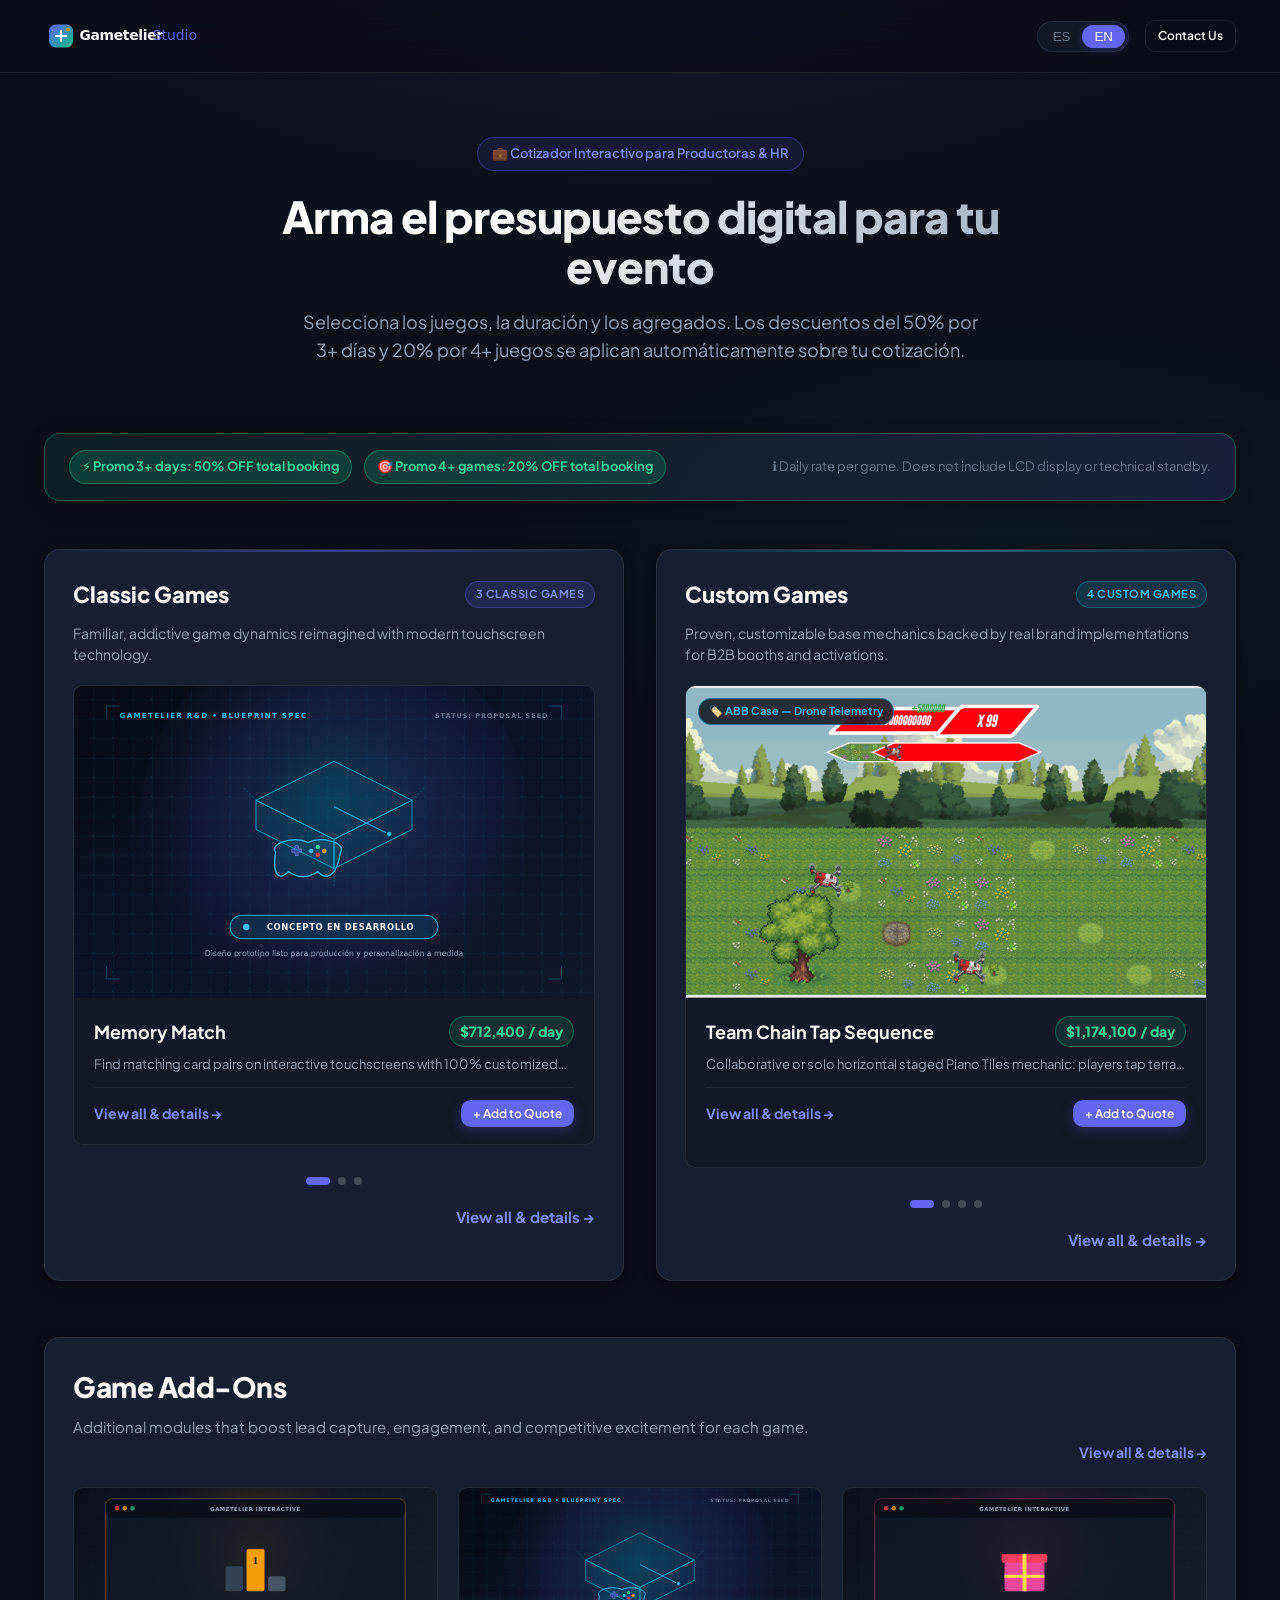
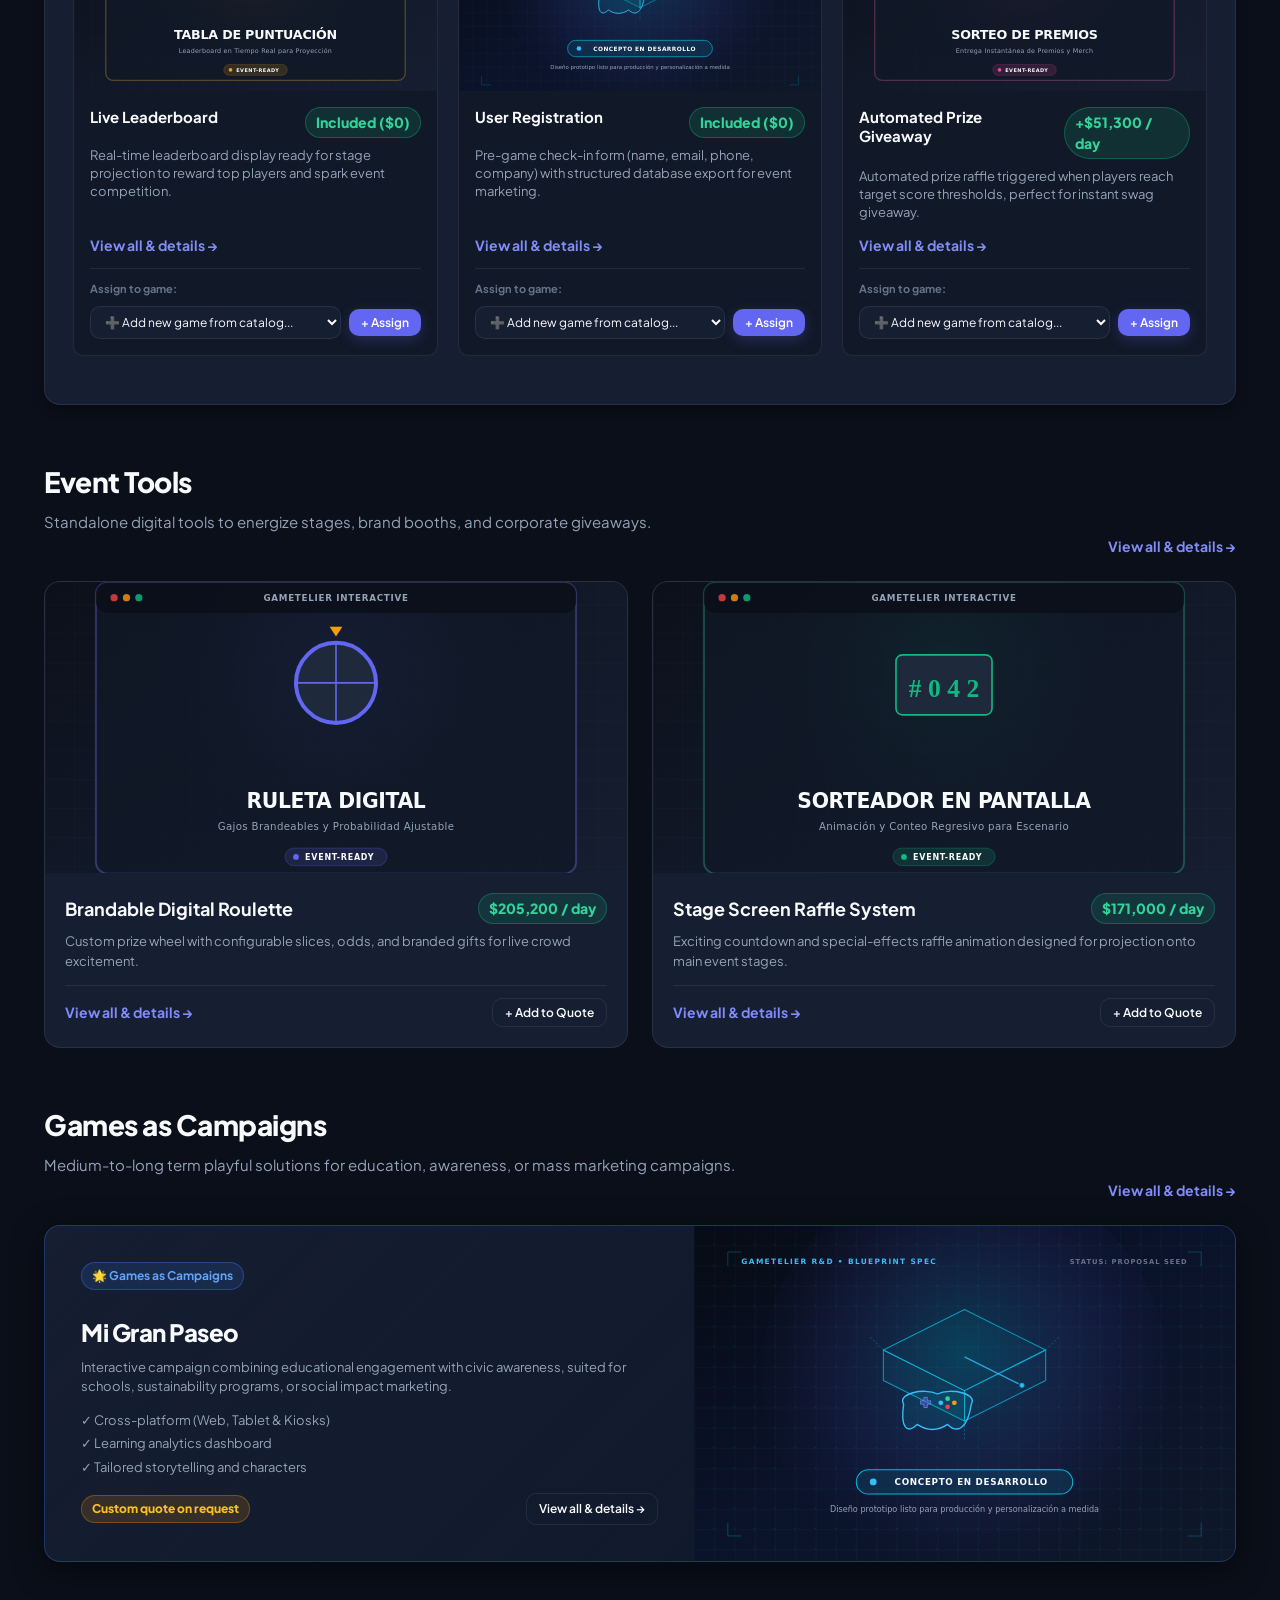
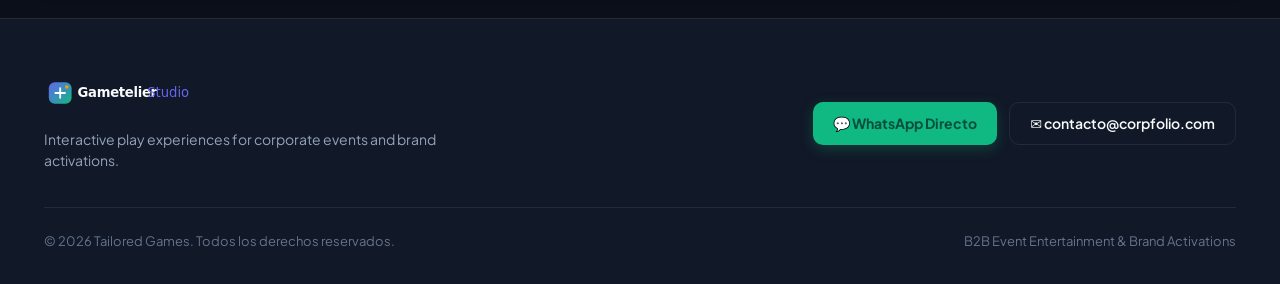
==== cotizador.html @ 6d8813c3 "Add first draft" ====
<!DOCTYPE html>
<html lang="es">
<head>
  <meta charset="UTF-8" />
  <meta name="viewport" content="width=device-width, initial-scale=1.0" />
  <title>Cotizador Online — Corpfolio Studio | Presupuesto Interactivo para Eventos</title>
  <meta name="description" content="Calcula y cotiza en tiempo real los juegos interactivos y agregados para tu evento corporativo con promociones por cantidad y duración." />

  <!-- Favicon -->
  <link rel="icon" type="image/svg+xml" href="assets/images/logo/logo.svg" />

  <!-- Stylesheets -->
  <link rel="stylesheet" href="assets/css/main.css" />
  <link rel="stylesheet" href="assets/css/components.css" />
  <link rel="stylesheet" href="assets/css/responsive.css" />
</head>
<body data-mode="cotizador">

  <!-- Header Mount -->
  <div id="header-mount"></div>

  <!-- Main Content -->
  <main class="container">
    <!-- Hero Section -->
    <section class="hero-section">
      <div class="hero-badge">💼 Cotizador Interactivo para Productoras & HR</div>
      <h1 class="hero-title">Arma el presupuesto digital para tu evento</h1>
      <p class="hero-subtitle">
        Selecciona los juegos, la duración y los agregados. Los descuentos del 50% por 3+ días y 20% por 4+ juegos se aplican automáticamente sobre tu cotización.
      </p>
    </section>

    <!-- Promotional Highlight Banner -->
    <div id="promo-mount"></div>

    <!-- Two-Column Split Showcase: Clásicos | A Medida -->
    <div id="split-showcase-mount"></div>

    <!-- Agregados Showcase (4-Screenshot Grid) -->
    <div id="addons-mount"></div>

    <!-- Herramientas Showcase (Ruleta, Sorteador) -->
    <div id="tools-mount"></div>

    <!-- Campañas Especiales (Mi Gran Paseo) -->
    <div id="campaign-mount"></div>
  </main>

  <!-- Quoting Drawer Mount -->
  <div id="cart-mount"></div>

  <!-- Studio Contact Footer -->
  <div id="footer-mount"></div>

  <!-- Scripts -->
  <script src="assets/js/data/catalog.js"></script>
  <script src="assets/js/modules/i18n.js"></script>
  <script src="assets/js/modules/cart.js"></script>
  <script src="assets/js/modules/carousel.js"></script>
  <script src="assets/js/modules/renderer.js"></script>
  <script src="assets/js/app.js"></script>
</body>
</html>
---- assets/css/main.css ----
/**
 * Corpfolio Studio — Main Stylesheet
 * Dark Tech-Studio Design System
 */

@import url('https://fonts.googleapis.com/css2?family=Plus+Jakarta+Sans:wght@300;400;500;600;700;800&display=swap');

:root {
  /* Color Palette: Dark Tech-Studio */
  --bg-primary: #0B0F19;
  --bg-surface: #111827;
  --bg-card: #161E31;
  --bg-card-hover: #1C263D;
  --bg-elevated: #1F293D;
  
  --border-subtle: rgba(255, 255, 255, 0.08);
  --border-hover: rgba(99, 102, 241, 0.4);
  --border-focus: #6366F1;

  --accent-indigo: #6366F1;
  --accent-indigo-hover: #4F46E5;
  --accent-indigo-glow: rgba(99, 102, 241, 0.25);
  
  --accent-emerald: #10B981;
  --accent-emerald-glow: rgba(16, 185, 129, 0.25);
  
  --accent-cyan: #06B6D4;
  --accent-amber: #F59E0B;
  --accent-rose: #F43F5E;

  --text-primary: #F8FAFC;
  --text-secondary: #94A3B8;
  --text-muted: #64748B;
  --text-accent: #818CF8;

  --font-family: 'Plus Jakarta Sans', system-ui, -apple-system, BlinkMacSystemFont, 'Segoe UI', Roboto, sans-serif;

  --shadow-sm: 0 2px 4px rgba(0, 0, 0, 0.2);
  --shadow-md: 0 4px 12px rgba(0, 0, 0, 0.35);
  --shadow-lg: 0 8px 30px rgba(0, 0, 0, 0.5);
  --shadow-glow: 0 0 25px rgba(99, 102, 241, 0.2);

  --radius-sm: 6px;
  --radius-md: 10px;
  --radius-lg: 16px;
  --radius-full: 9999px;

  --transition-fast: 0.15s ease;
  --transition-normal: 0.25s cubic-bezier(0.16, 1, 0.3, 1);
}

/* Base Reset & Typography */
* {
  box-sizing: border-box;
  margin: 0;
  padding: 0;
}

html {
  font-family: var(--font-family);
  background-color: var(--bg-primary);
  color: var(--text-primary);
  scroll-behavior: smooth;
  -webkit-font-smoothing: antialiased;
}

body {
  min-height: 100vh;
  display: flex;
  flex-direction: column;
  background-image: 
    radial-gradient(ellipse 80% 50% at 50% -10%, rgba(99, 102, 241, 0.12), transparent 70%),
    radial-gradient(ellipse 60% 40% at 80% 60%, rgba(16, 185, 129, 0.05), transparent 70%);
  background-attachment: fixed;
  overflow-x: hidden;
  line-height: 1.5;
}

/* Layout Utilities */
.container {
  width: 100%;
  max-width: 1240px;
  margin: 0 auto;
  padding: 0 24px;
}

/* Navigation Header */
.site-header {
  position: sticky;
  top: 0;
  z-index: 50;
  background: rgba(11, 15, 25, 0.85);
  backdrop-filter: blur(16px);
  -webkit-backdrop-filter: blur(16px);
  border-bottom: 1px solid var(--border-subtle);
}

.header-inner {
  display: flex;
  align-items: center;
  justify-content: space-between;
  height: 72px;
}

.brand-link {
  display: flex;
  align-items: center;
  text-decoration: none;
}

.brand-logo {
  height: 38px;
  width: auto;
}

.header-actions {
  display: flex;
  align-items: center;
  gap: 16px;
}

/* Language Switcher Pill */
.lang-switcher {
  display: inline-flex;
  align-items: center;
  background: var(--bg-surface);
  border: 1px solid var(--border-subtle);
  border-radius: var(--radius-full);
  padding: 3px;
  font-size: 13px;
  font-weight: 600;
}

.lang-btn {
  background: transparent;
  border: none;
  color: var(--text-muted);
  padding: 4px 12px;
  border-radius: var(--radius-full);
  cursor: pointer;
  transition: var(--transition-fast);
}

.lang-btn:hover {
  color: var(--text-primary);
}

.lang-btn.active {
  background: var(--accent-indigo);
  color: #FFFFFF;
  box-shadow: 0 2px 8px var(--accent-indigo-glow);
}

/* Hero Section */
.hero-section {
  padding: 64px 0 36px;
  text-align: center;
}

.hero-badge {
  display: inline-flex;
  align-items: center;
  gap: 8px;
  padding: 6px 14px;
  border-radius: var(--radius-full);
  background: rgba(99, 102, 241, 0.1);
  border: 1px solid rgba(99, 102, 241, 0.3);
  color: var(--text-accent);
  font-size: 13px;
  font-weight: 600;
  margin-bottom: 20px;
}

.hero-title {
  font-size: 44px;
  font-weight: 800;
  letter-spacing: -1px;
  line-height: 1.15;
  margin-bottom: 16px;
  max-width: 860px;
  margin-left: auto;
  margin-right: auto;
  background: linear-gradient(135deg, #FFFFFF 30%, #94A3B8 100%);
  -webkit-background-clip: text;
  -webkit-text-fill-color: transparent;
}

.hero-subtitle {
  font-size: 18px;
  color: var(--text-secondary);
  max-width: 680px;
  margin: 0 auto 32px;
  line-height: 1.6;
}

/* Promo Banner */
.promo-banner {
  background: linear-gradient(90deg, rgba(16, 185, 129, 0.1) 0%, rgba(99, 102, 241, 0.15) 100%);
  border: 1px solid rgba(16, 185, 129, 0.3);
  border-radius: var(--radius-lg);
  padding: 16px 24px;
  margin-bottom: 48px;
  display: flex;
  align-items: center;
  justify-content: space-between;
  flex-wrap: wrap;
  gap: 16px;
  box-shadow: 0 4px 20px rgba(0, 0, 0, 0.2);
}

.promo-pills {
  display: flex;
  align-items: center;
  gap: 12px;
  flex-wrap: wrap;
}

.promo-pill {
  display: inline-flex;
  align-items: center;
  gap: 6px;
  background: rgba(16, 185, 129, 0.2);
  color: #34D399;
  border: 1px solid rgba(16, 185, 129, 0.4);
  font-size: 13px;
  font-weight: 700;
  padding: 6px 12px;
  border-radius: var(--radius-full);
}

.promo-disclaimer {
  font-size: 13px;
  color: var(--text-muted);
  display: flex;
  align-items: center;
  gap: 6px;
}

/* Buttons */
.btn {
  display: inline-flex;
  align-items: center;
  justify-content: center;
  gap: 8px;
  font-family: inherit;
  font-size: 14px;
  font-weight: 600;
  padding: 10px 20px;
  border-radius: var(--radius-md);
  border: none;
  cursor: pointer;
  text-decoration: none;
  transition: var(--transition-normal);
}

.btn-primary {
  background: var(--accent-indigo);
  color: #FFFFFF;
  box-shadow: 0 4px 14px var(--accent-indigo-glow);
}

.btn-primary:hover {
  background: var(--accent-indigo-hover);
  transform: translateY(-1px);
}

.btn-success {
  background: var(--accent-emerald);
  color: #064E3B;
  font-weight: 700;
  box-shadow: 0 4px 14px var(--accent-emerald-glow);
}

.btn-success:hover {
  background: #059669;
  color: #FFFFFF;
}

.btn-outline {
  background: transparent;
  border: 1px solid var(--border-subtle);
  color: var(--text-primary);
}

.btn-outline:hover {
  background: rgba(255, 255, 255, 0.05);
  border-color: rgba(255, 255, 255, 0.2);
}

.btn-sm {
  padding: 6px 12px;
  font-size: 12px;
}

/* Studio Contact Footer */
.site-footer {
  margin-top: auto;
  border-top: 1px solid var(--border-subtle);
  background: var(--bg-surface);
  padding: 56px 0 32px;
}

.footer-content {
  display: flex;
  justify-content: space-between;
  align-items: center;
  flex-wrap: wrap;
  gap: 32px;
  margin-bottom: 36px;
}

.footer-brand {
  max-width: 400px;
}

.footer-brand p {
  color: var(--text-secondary);
  font-size: 14px;
  margin-top: 12px;
}

.footer-actions {
  display: flex;
  gap: 12px;
  flex-wrap: wrap;
}

.footer-bottom {
  border-top: 1px solid var(--border-subtle);
  padding-top: 24px;
  display: flex;
  justify-content: space-between;
  align-items: center;
  color: var(--text-muted);
  font-size: 13px;
  flex-wrap: wrap;
  gap: 12px;
}
---- assets/css/components.css ----
/**
 * Corpfolio Studio — Components Stylesheet
 * Carousels, Cards, Split Sections, Grids, Cart Drawer & Checkout Modal
 */

/* Section Headlines */
.section-title {
  font-size: 28px;
  font-weight: 800;
  letter-spacing: -0.5px;
  margin-bottom: 8px;
}

.section-desc {
  font-size: 15px;
  color: var(--text-secondary);
  margin-bottom: 24px;
}

.section-header-row {
  display: flex;
  justify-content: space-between;
  align-items: flex-end;
  margin-bottom: 24px;
  flex-wrap: wrap;
  gap: 16px;
}

.section-link {
  color: var(--text-accent);
  text-decoration: none;
  font-size: 14px;
  font-weight: 700;
  display: inline-flex;
  align-items: center;
  gap: 6px;
  transition: var(--transition-fast);
}

.section-link:hover {
  color: #FFFFFF;
  transform: translateX(3px);
}

/* Two-Column Split Showcase (Clásicos | A Medida) */
.split-showcase-grid {
  display: grid;
  grid-template-columns: 1fr 1fr;
  gap: 32px;
  margin-bottom: 56px;
}

.showcase-column-card {
  background: var(--bg-card);
  border: 1px solid var(--border-subtle);
  border-radius: var(--radius-lg);
  padding: 28px;
  display: flex;
  flex-direction: column;
  box-shadow: var(--shadow-md);
  transition: var(--transition-normal);
  position: relative;
  overflow: hidden;
}

.showcase-column-card::before {
  content: "";
  position: absolute;
  top: 0;
  left: 0;
  right: 0;
  height: 2px;
  background: linear-gradient(90deg, transparent, var(--accent-indigo), transparent);
  opacity: 0.5;
}

.showcase-column-card.a-medida::before {
  background: linear-gradient(90deg, transparent, var(--accent-cyan), transparent);
}

.showcase-column-card:hover {
  border-color: var(--border-hover);
  box-shadow: var(--shadow-lg), var(--shadow-glow);
}

.column-header {
  display: flex;
  justify-content: space-between;
  align-items: center;
  margin-bottom: 12px;
}

.column-header h3 {
  font-size: 22px;
  font-weight: 800;
}

.column-header .badge {
  font-size: 11px;
  font-weight: 700;
  text-transform: uppercase;
  letter-spacing: 0.5px;
  padding: 4px 10px;
  border-radius: var(--radius-full);
  background: rgba(99, 102, 241, 0.15);
  color: var(--text-accent);
  border: 1px solid rgba(99, 102, 241, 0.3);
}

.showcase-column-card.a-medida .badge {
  background: rgba(6, 182, 212, 0.15);
  color: #38BDF8;
  border-color: rgba(6, 182, 212, 0.3);
}

.column-desc {
  font-size: 14px;
  color: var(--text-secondary);
  margin-bottom: 20px;
  min-height: 42px;
}

/* Auto Carousel Component */
.carousel-wrapper {
  position: relative;
  border-radius: var(--radius-md);
  overflow: hidden;
  background: var(--bg-surface);
  border: 1px solid var(--border-subtle);
  margin-bottom: 20px;
}

.carousel-slides {
  display: flex;
  transition: transform 0.5s cubic-bezier(0.25, 1, 0.5, 1);
  will-change: transform;
}

.carousel-slide {
  min-width: 100%;
  box-sizing: border-box;
}

.slide-media {
  position: relative;
  width: 100%;
  padding-top: 60%; /* 16:10 aspect */
  overflow: hidden;
}

.slide-media img {
  position: absolute;
  top: 0;
  left: 0;
  width: 100%;
  height: 100%;
  object-fit: cover;
}

.slide-info {
  padding: 18px 20px;
  background: var(--bg-surface);
}

.slide-title-row {
  display: flex;
  justify-content: space-between;
  align-items: center;
  margin-bottom: 8px;
}

.slide-title {
  font-size: 18px;
  font-weight: 700;
  color: var(--text-primary);
}

.price-pill {
  font-size: 14px;
  font-weight: 800;
  color: #34D399;
  background: rgba(16, 185, 129, 0.15);
  border: 1px solid rgba(16, 185, 129, 0.35);
  padding: 4px 10px;
  border-radius: var(--radius-full);
}

.price-pill.note {
  color: #FBBF24;
  background: rgba(245, 158, 11, 0.15);
  border-color: rgba(245, 158, 11, 0.3);
  font-size: 12px;
}

.slide-desc {
  font-size: 13px;
  color: var(--text-secondary);
  line-height: 1.5;
  margin-bottom: 14px;
  display: -webkit-box;
  -webkit-line-clamp: 2;
  -webkit-box-orient: vertical;
  overflow: hidden;
}

.tag-list {
  display: flex;
  flex-wrap: wrap;
  gap: 6px;
  margin-bottom: 16px;
}

.tag-pill {
  font-size: 11px;
  background: rgba(255, 255, 255, 0.05);
  color: var(--text-secondary);
  padding: 3px 8px;
  border-radius: var(--radius-sm);
  border: 1px solid var(--border-subtle);
}

.slide-actions {
  display: flex;
  align-items: center;
  justify-content: space-between;
  gap: 12px;
  padding-top: 12px;
  border-top: 1px solid var(--border-subtle);
}

.carousel-nav-dots {
  display: flex;
  justify-content: center;
  gap: 8px;
  padding: 12px 0 4px;
}

.carousel-dot {
  width: 8px;
  height: 8px;
  border-radius: var(--radius-full);
  background: rgba(255, 255, 255, 0.2);
  border: none;
  cursor: pointer;
  transition: var(--transition-fast);
}

.carousel-dot.active {
  width: 24px;
  background: var(--accent-indigo);
}

/* Agregados 4-Screenshot Grid */
.addons-section {
  margin-bottom: 56px;
}

.addons-showcase-box {
  background: var(--bg-card);
  border: 1px solid var(--border-subtle);
  border-radius: var(--radius-lg);
  padding: 28px;
  box-shadow: var(--shadow-md);
}

.addons-grid-4 {
  display: grid;
  grid-template-columns: repeat(3, 1fr);
  gap: 20px;
  margin-bottom: 20px;
}

.addon-card {
  background: var(--bg-surface);
  border: 1px solid var(--border-subtle);
  border-radius: var(--radius-md);
  overflow: hidden;
  display: flex;
  flex-direction: column;
  transition: var(--transition-normal);
}

.addon-card:hover {
  border-color: var(--accent-amber);
  transform: translateY(-2px);
  box-shadow: 0 6px 20px rgba(245, 158, 11, 0.15);
}

.addon-thumb {
  position: relative;
  width: 100%;
  padding-top: 56%;
  overflow: hidden;
}

.addon-thumb img {
  position: absolute;
  top: 0;
  left: 0;
  width: 100%;
  height: 100%;
  object-fit: cover;
}

.addon-body {
  padding: 16px;
  display: flex;
  flex-direction: column;
  flex-grow: 1;
}

.addon-title-row {
  display: flex;
  justify-content: space-between;
  align-items: flex-start;
  margin-bottom: 8px;
  gap: 8px;
}

.addon-title {
  font-size: 15px;
  font-weight: 700;
  line-height: 1.3;
}

.addon-desc {
  font-size: 13px;
  color: var(--text-secondary);
  line-height: 1.4;
  margin-bottom: 14px;
  flex-grow: 1;
}

/* Herramientas Grid */
.tools-grid {
  display: grid;
  grid-template-columns: 1fr 1fr;
  gap: 24px;
  margin-bottom: 56px;
}

.tool-card {
  background: var(--bg-card);
  border: 1px solid var(--border-subtle);
  border-radius: var(--radius-lg);
  overflow: hidden;
  display: flex;
  flex-direction: column;
  transition: var(--transition-normal);
}

.tool-card:hover {
  border-color: var(--border-hover);
  box-shadow: var(--shadow-md);
}

.tool-media {
  position: relative;
  width: 100%;
  padding-top: 50%;
  overflow: hidden;
}

.tool-media img {
  position: absolute;
  top: 0;
  left: 0;
  width: 100%;
  height: 100%;
  object-fit: cover;
}

.tool-body {
  padding: 20px;
  display: flex;
  flex-direction: column;
  flex-grow: 1;
}

/* Campaign Card (Mi Gran Paseo) */
.campaign-card {
  background: linear-gradient(135deg, var(--bg-card) 0%, rgba(59, 130, 246, 0.08) 100%);
  border: 1px solid rgba(59, 130, 246, 0.3);
  border-radius: var(--radius-lg);
  overflow: hidden;
  margin-bottom: 56px;
  display: grid;
  grid-template-columns: 1.2fr 1fr;
  box-shadow: var(--shadow-lg);
}

.campaign-info {
  padding: 36px;
  display: flex;
  flex-direction: column;
  justify-content: center;
}

.campaign-badge {
  display: inline-flex;
  align-items: center;
  gap: 6px;
  padding: 4px 10px;
  background: rgba(59, 130, 246, 0.15);
  border: 1px solid rgba(59, 130, 246, 0.35);
  color: #60A5FA;
  font-size: 12px;
  font-weight: 700;
  border-radius: var(--radius-full);
  margin-bottom: 12px;
  width: fit-content;
}

.campaign-media {
  position: relative;
  min-height: 280px;
}

.campaign-media img {
  position: absolute;
  top: 0;
  left: 0;
  width: 100%;
  height: 100%;
  object-fit: cover;
}

/* Vertical Category Page (seccion.html) */
.vertical-item-card {
  background: var(--bg-card);
  border: 1px solid var(--border-subtle);
  border-radius: var(--radius-lg);
  margin-bottom: 32px;
  overflow: hidden;
  display: grid;
  grid-template-columns: 420px 1fr;
  box-shadow: var(--shadow-md);
  transition: var(--transition-normal);
}

.vertical-item-card:hover {
  border-color: var(--border-hover);
}

.vertical-media-column {
  background: var(--bg-surface);
  position: relative;
  min-height: 280px;
}

.vertical-media-column img {
  width: 100%;
  height: 100%;
  object-fit: cover;
}

.vertical-content-column {
  padding: 32px;
  display: flex;
  flex-direction: column;
}

.vertical-header-row {
  display: flex;
  justify-content: space-between;
  align-items: flex-start;
  margin-bottom: 12px;
  gap: 16px;
}

.vertical-item-title {
  font-size: 24px;
  font-weight: 800;
}

.vertical-desc {
  font-size: 15px;
  color: var(--text-secondary);
  line-height: 1.6;
  margin-bottom: 20px;
}

.vertical-features {
  list-style: none;
  margin-bottom: 24px;
}

.vertical-features li {
  font-size: 13px;
  color: var(--text-secondary);
  padding: 4px 0;
  display: flex;
  align-items: center;
  gap: 8px;
}

.vertical-features li::before {
  content: "✓";
  color: var(--accent-emerald);
  font-weight: bold;
}

.vertical-pricing-box {
  margin-top: auto;
  padding-top: 20px;
  border-top: 1px solid var(--border-subtle);
  display: flex;
  justify-content: space-between;
  align-items: center;
  flex-wrap: wrap;
  gap: 16px;
}

/* Quote Controls (Days counter & Add to cart) */
.days-control {
  display: inline-flex;
  align-items: center;
  background: var(--bg-surface);
  border: 1px solid var(--border-subtle);
  border-radius: var(--radius-md);
  padding: 2px;
}

.days-btn {
  background: transparent;
  border: none;
  color: var(--text-primary);
  width: 32px;
  height: 32px;
  display: flex;
  align-items: center;
  justify-content: center;
  font-size: 16px;
  font-weight: 700;
  cursor: pointer;
  border-radius: var(--radius-sm);
  transition: var(--transition-fast);
}

.days-btn:hover {
  background: rgba(255, 255, 255, 0.1);
}

.days-display {
  min-width: 40px;
  text-align: center;
  font-weight: 700;
  font-size: 14px;
}

/* Floating Cart Drawer */
.cart-floating-bar {
  position: fixed;
  bottom: 24px;
  left: 50%;
  transform: translateX(-50%);
  z-index: 90;
  width: calc(100% - 48px);
  max-width: 820px;
  background: rgba(17, 24, 39, 0.95);
  backdrop-filter: blur(16px);
  -webkit-backdrop-filter: blur(16px);
  border: 1px solid rgba(99, 102, 241, 0.4);
  border-radius: var(--radius-full);
  box-shadow: 0 10px 30px rgba(0, 0, 0, 0.6), 0 0 20px rgba(99, 102, 241, 0.2);
  padding: 10px 18px 10px 24px;
  display: flex;
  align-items: center;
  justify-content: space-between;
  transition: var(--transition-normal);
  cursor: pointer;
}

.cart-bar-left {
  display: flex;
  align-items: center;
  gap: 16px;
}

.cart-count-badge {
  background: var(--accent-indigo);
  color: #FFFFFF;
  font-size: 13px;
  font-weight: 800;
  padding: 4px 10px;
  border-radius: var(--radius-full);
}

.cart-bar-total {
  font-size: 18px;
  font-weight: 800;
  color: #34D399;
}

.cart-drawer-overlay {
  position: fixed;
  inset: 0;
  background: rgba(0, 0, 0, 0.7);
  backdrop-filter: blur(4px);
  z-index: 100;
  opacity: 0;
  visibility: hidden;
  transition: var(--transition-normal);
}

.cart-drawer-overlay.active {
  opacity: 1;
  visibility: visible;
}

.cart-drawer {
  position: fixed;
  right: 0;
  top: 0;
  bottom: 0;
  width: 100%;
  max-width: 460px;
  background: var(--bg-surface);
  border-left: 1px solid var(--border-subtle);
  z-index: 101;
  transform: translateX(100%);
  transition: transform 0.35s cubic-bezier(0.16, 1, 0.3, 1);
  display: flex;
  flex-direction: column;
}

.cart-drawer.active {
  transform: translateX(0);
}

.cart-drawer-header {
  padding: 24px;
  border-bottom: 1px solid var(--border-subtle);
  display: flex;
  justify-content: space-between;
  align-items: center;
}

.cart-drawer-items {
  padding: 24px;
  flex-grow: 1;
  overflow-y: auto;
  display: flex;
  flex-direction: column;
  gap: 16px;
}

.cart-item-card {
  background: var(--bg-card);
  border: 1px solid var(--border-subtle);
  border-radius: var(--radius-md);
  padding: 16px;
}

.cart-item-row {
  display: flex;
  justify-content: space-between;
  align-items: center;
  margin-bottom: 8px;
}

.cart-item-addons-list {
  font-size: 12px;
  color: var(--text-secondary);
  padding-left: 8px;
  border-left: 2px solid var(--accent-indigo);
  margin: 8px 0;
  display: flex;
  flex-direction: column;
  gap: 4px;
}

.cart-drawer-footer {
  padding: 24px;
  border-top: 1px solid var(--border-subtle);
  background: var(--bg-card);
}

.cart-breakdown-row {
  display: flex;
  justify-content: space-between;
  font-size: 14px;
  margin-bottom: 8px;
  color: var(--text-secondary);
}

.cart-breakdown-row.discount {
  color: #34D399;
  font-weight: 600;
}

.cart-breakdown-row.total {
  font-size: 18px;
  font-weight: 800;
  color: var(--text-primary);
  border-top: 1px solid var(--border-subtle);
  padding-top: 12px;
  margin-top: 12px;
}

/* Modal Dialog */
.modal-overlay {
  position: fixed;
  inset: 0;
  background: rgba(0, 0, 0, 0.75);
  backdrop-filter: blur(8px);
  z-index: 150;
  display: flex;
  align-items: center;
  justify-content: center;
  padding: 20px;
  opacity: 0;
  visibility: hidden;
  transition: var(--transition-fast);
}

.modal-overlay.active {
  opacity: 1;
  visibility: visible;
}

.modal-dialog {
  background: var(--bg-card);
  border: 1px solid var(--border-subtle);
  border-radius: var(--radius-lg);
  width: 100%;
  max-width: 540px;
  box-shadow: var(--shadow-lg);
  overflow: hidden;
  transform: translateY(20px);
  transition: var(--transition-normal);
}

.modal-overlay.active .modal-dialog {
  transform: translateY(0);
}

.modal-header {
  padding: 24px 28px;
  border-bottom: 1px solid var(--border-subtle);
  display: flex;
  justify-content: space-between;
  align-items: center;
}

.modal-body {
  padding: 28px;
  display: flex;
  flex-direction: column;
  gap: 16px;
}

.form-group {
  display: flex;
  flex-direction: column;
  gap: 6px;
}

.form-label {
  font-size: 13px;
  font-weight: 600;
  color: var(--text-primary);
}

.form-input {
  background: var(--bg-surface);
  border: 1px solid var(--border-subtle);
  border-radius: var(--radius-md);
  padding: 10px 14px;
  color: var(--text-primary);
  font-family: inherit;
  font-size: 14px;
  outline: none;
  transition: var(--transition-fast);
}

.form-input:focus {
  border-color: var(--accent-indigo);
  box-shadow: 0 0 0 2px var(--accent-indigo-glow);
}

.modal-footer {
  padding: 20px 28px;
  border-top: 1px solid var(--border-subtle);
  background: var(--bg-surface);
  display: flex;
  flex-direction: column;
  gap: 10px;
}

/* ==========================================================================
   Streamlined Custom Games, 1-Line Carousel & Game Picker Modal
   ========================================================================== */

/* Always-visible Back to Catalog button in sticky header */
.header-back-link {
  display: inline-flex;
  align-items: center;
  gap: 6px;
  font-size: 13px;
  font-weight: 700;
  color: var(--text-accent);
  text-decoration: none;
  padding: 6px 12px;
  border-radius: var(--radius-full);
  background: rgba(99, 102, 241, 0.12);
  border: 1px solid rgba(99, 102, 241, 0.3);
  transition: var(--transition-fast);
}

.header-back-link:hover {
  background: rgba(99, 102, 241, 0.24);
  color: #FFFFFF;
  transform: translateX(-2px);
}

/* Home Page Carousel: Ultra-Clean 1-Line Clamped Description */
.carousel-slide .slide-desc {
  -webkit-line-clamp: 1;
  margin-bottom: 12px;
}

.slide-client-badge {
  position: absolute;
  top: 12px;
  left: 12px;
  z-index: 6;
  background: rgba(11, 15, 25, 0.82);
  color: #38BDF8;
  border: 1px solid rgba(6, 182, 212, 0.45);
  backdrop-filter: blur(8px);
  font-size: 11px;
  font-weight: 700;
  padding: 4px 10px;
  border-radius: var(--radius-full);
}

/* Home Page & Catalog Inline Add-On Selector */
.addon-inline-assign {
  margin-top: 12px;
  padding-top: 12px;
  border-top: 1px solid var(--border-subtle);
  display: flex;
  flex-direction: column;
  gap: 8px;
}

.addon-inline-controls {
  display: flex;
  gap: 8px;
  align-items: center;
}

.addon-game-select {
  flex: 1;
  min-width: 0;
  padding: 7px 10px;
  font-size: 12px;
  background: var(--bg-card);
}

/* Streamlined Vertical Custom Game Card (Visual + Tabs on Left, Compact Specs on Right) */
.custom-template-card {
  background: var(--bg-card);
  border: 1px solid var(--border-subtle);
  border-radius: var(--radius-lg);
  margin-bottom: 28px;
  overflow: hidden;
  display: grid;
  grid-template-columns: 420px 1fr;
  box-shadow: var(--shadow-md);
  transition: var(--transition-normal);
}

.custom-template-card:hover {
  border-color: rgba(6, 182, 212, 0.45);
  box-shadow: var(--shadow-lg), 0 0 25px rgba(6, 182, 212, 0.1);
}

/* Left Pane: Implementation Tabs + Screenshot Only */
.template-impl-pane {
  background: var(--bg-surface);
  border-right: 1px solid var(--border-subtle);
  padding: 18px;
  display: flex;
  flex-direction: column;
  gap: 12px;
}

.impl-tab-list {
  display: flex;
  flex-wrap: wrap;
  gap: 6px;
}

.impl-tab-btn {
  background: rgba(255, 255, 255, 0.04);
  border: 1px solid var(--border-subtle);
  color: var(--text-secondary);
  padding: 5px 12px;
  border-radius: var(--radius-full);
  font-size: 12px;
  font-weight: 700;
  cursor: pointer;
  transition: var(--transition-fast);
}

.impl-tab-btn:hover {
  border-color: rgba(6, 182, 212, 0.45);
  color: #FFFFFF;
}

.impl-tab-btn.active {
  background: rgba(6, 182, 212, 0.2);
  border-color: #06B6D4;
  color: #38BDF8;
}

.impl-preview-frame {
  position: relative;
  width: 100%;
  flex: 1;
  min-height: 220px;
  border-radius: var(--radius-md);
  overflow: hidden;
  border: 1px solid var(--border-subtle);
  background: #0B0F19;
}

.impl-preview-frame img {
  position: absolute;
  inset: 0;
  width: 100%;
  height: 100%;
  object-fit: cover;
}

/* Right Pane: Compact Title, Inline Players/Mechanic Pills, 1 Description & Quote */
.template-spec-pane {
  padding: 26px 30px;
  display: flex;
  flex-direction: column;
}

.b2b-inline-pills {
  display: flex;
  flex-wrap: wrap;
  gap: 8px;
  margin-bottom: 14px;
}

.b2b-inline-pill {
  display: inline-flex;
  align-items: center;
  gap: 6px;
  font-size: 12px;
  font-weight: 600;
  color: #E2E8F0;
  background: rgba(99, 102, 241, 0.12);
  border: 1px solid rgba(99, 102, 241, 0.28);
  padding: 4px 11px;
  border-radius: var(--radius-full);
}

.b2b-inline-pill.mechanic {
  background: rgba(6, 182, 212, 0.12);
  border-color: rgba(6, 182, 212, 0.28);
  color: #BAE6FD;
}

/* Game Picker Popup Modal for Add-Ons */
.game-picker-list {
  max-height: 360px;
  overflow-y: auto;
  display: flex;
  flex-direction: column;
  gap: 8px;
  padding-right: 4px;
}

.game-picker-cat-header {
  font-size: 11px;
  font-weight: 800;
  text-transform: uppercase;
  letter-spacing: 0.6px;
  color: var(--text-accent);
  margin-top: 8px;
  margin-bottom: 2px;
  padding-bottom: 4px;
  border-bottom: 1px solid var(--border-subtle);
}

.game-picker-item {
  display: flex;
  align-items: center;
  justify-content: space-between;
  gap: 12px;
  padding: 10px 12px;
  background: var(--bg-surface);
  border: 1px solid var(--border-subtle);
  border-radius: var(--radius-md);
  transition: var(--transition-fast);
}

.game-picker-item:hover {
  border-color: var(--accent-indigo);
  background: rgba(99, 102, 241, 0.06);
}

.game-picker-item-left {
  display: flex;
  align-items: center;
  gap: 12px;
  min-width: 0;
}

.game-picker-thumb {
  width: 52px;
  height: 36px;
  border-radius: var(--radius-sm);
  object-fit: cover;
  background: #0B0F19;
  border: 1px solid var(--border-subtle);
  flex-shrink: 0;
}
---- assets/css/responsive.css ----
/**
 * Corpfolio Studio — Responsive Stylesheet
 * Tablet & Mobile Breakpoints
 */

@media (max-width: 1024px) {
  .hero-title {
    font-size: 36px;
  }

  .split-showcase-grid {
    gap: 24px;
  }

  .addons-grid-4 {
    grid-template-columns: repeat(2, 1fr);
  }

  .vertical-item-card {
    grid-template-columns: 340px 1fr;
  }

  .custom-template-card {
    grid-template-columns: 360px 1fr;
  }

  .b2b-spec-matrix {
    grid-template-columns: 1fr;
  }
}

@media (max-width: 768px) {
  .container {
    padding: 0 16px;
  }

  .site-header .header-inner {
    height: 64px;
  }

  .brand-logo {
    height: 32px;
  }

  .hero-section {
    padding: 40px 0 24px;
  }

  .hero-title {
    font-size: 28px;
    letter-spacing: -0.5px;
  }

  .hero-subtitle {
    font-size: 15px;
    margin-bottom: 24px;
  }

  .promo-banner {
    flex-direction: column;
    align-items: flex-start;
    padding: 16px;
    margin-bottom: 36px;
  }

  .promo-pills {
    flex-direction: column;
    align-items: flex-start;
    width: 100%;
  }

  .promo-pill {
    width: 100%;
    justify-content: center;
  }

  /* Split columns stack to 1 column */
  .split-showcase-grid {
    grid-template-columns: 1fr;
    gap: 28px;
    margin-bottom: 40px;
  }

  .showcase-column-card {
    padding: 20px;
  }

  /* Agregados grid stacks to 1 column */
  .addons-grid-4 {
    grid-template-columns: 1fr;
    gap: 16px;
  }

  .addons-showcase-box {
    padding: 20px;
  }

  /* Herramientas grid stacks */
  .tools-grid {
    grid-template-columns: 1fr;
    gap: 20px;
  }

  /* Campaign card stacks */
  .campaign-card {
    grid-template-columns: 1fr;
  }

  .campaign-info {
    padding: 24px;
  }

  .campaign-media {
    min-height: 220px;
  }

  /* Vertical items in seccion.html stack */
  .vertical-item-card,
  .custom-template-card {
    grid-template-columns: 1fr;
  }

  .template-impl-pane {
    border-right: none;
    border-bottom: 1px solid var(--border-subtle);
    padding: 20px;
  }

  .template-spec-pane {
    padding: 20px;
  }

  .vertical-media-column {
    min-height: 220px;
  }

  .vertical-content-column {
    padding: 20px;
  }

  .vertical-item-title {
    font-size: 20px;
  }

  .vertical-pricing-box {
    flex-direction: column;
    align-items: stretch;
  }

  .vertical-pricing-box .btn {
    width: 100%;
  }

  /* Floating cart bar on mobile */
  .cart-floating-bar {
    width: calc(100% - 32px);
    bottom: 16px;
    padding: 10px 16px;
  }

  .cart-drawer {
    max-width: 100%;
  }

  /* Footer on mobile */
  .site-footer {
    padding: 40px 0 24px;
  }

  .footer-content {
    flex-direction: column;
    align-items: flex-start;
  }

  .footer-actions {
    width: 100%;
  }

  .footer-actions .btn {
    flex: 1;
  }
}
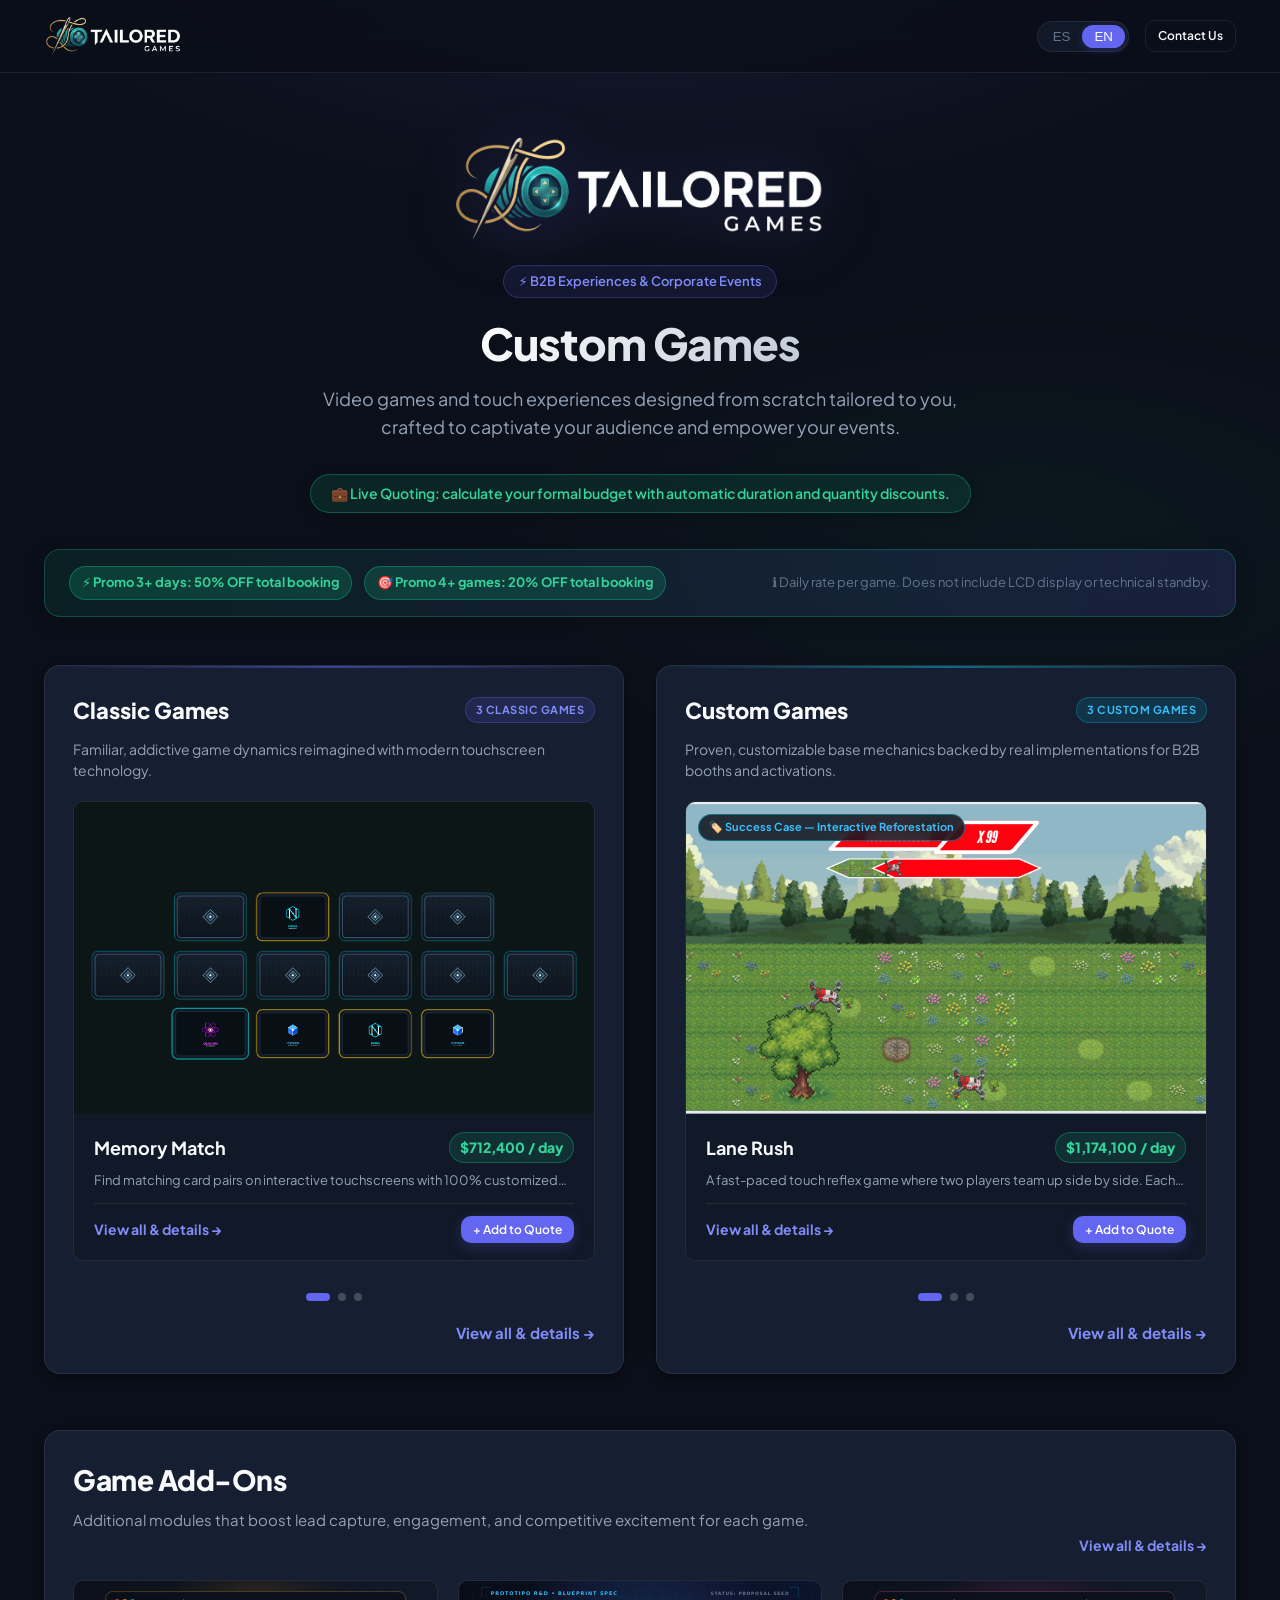
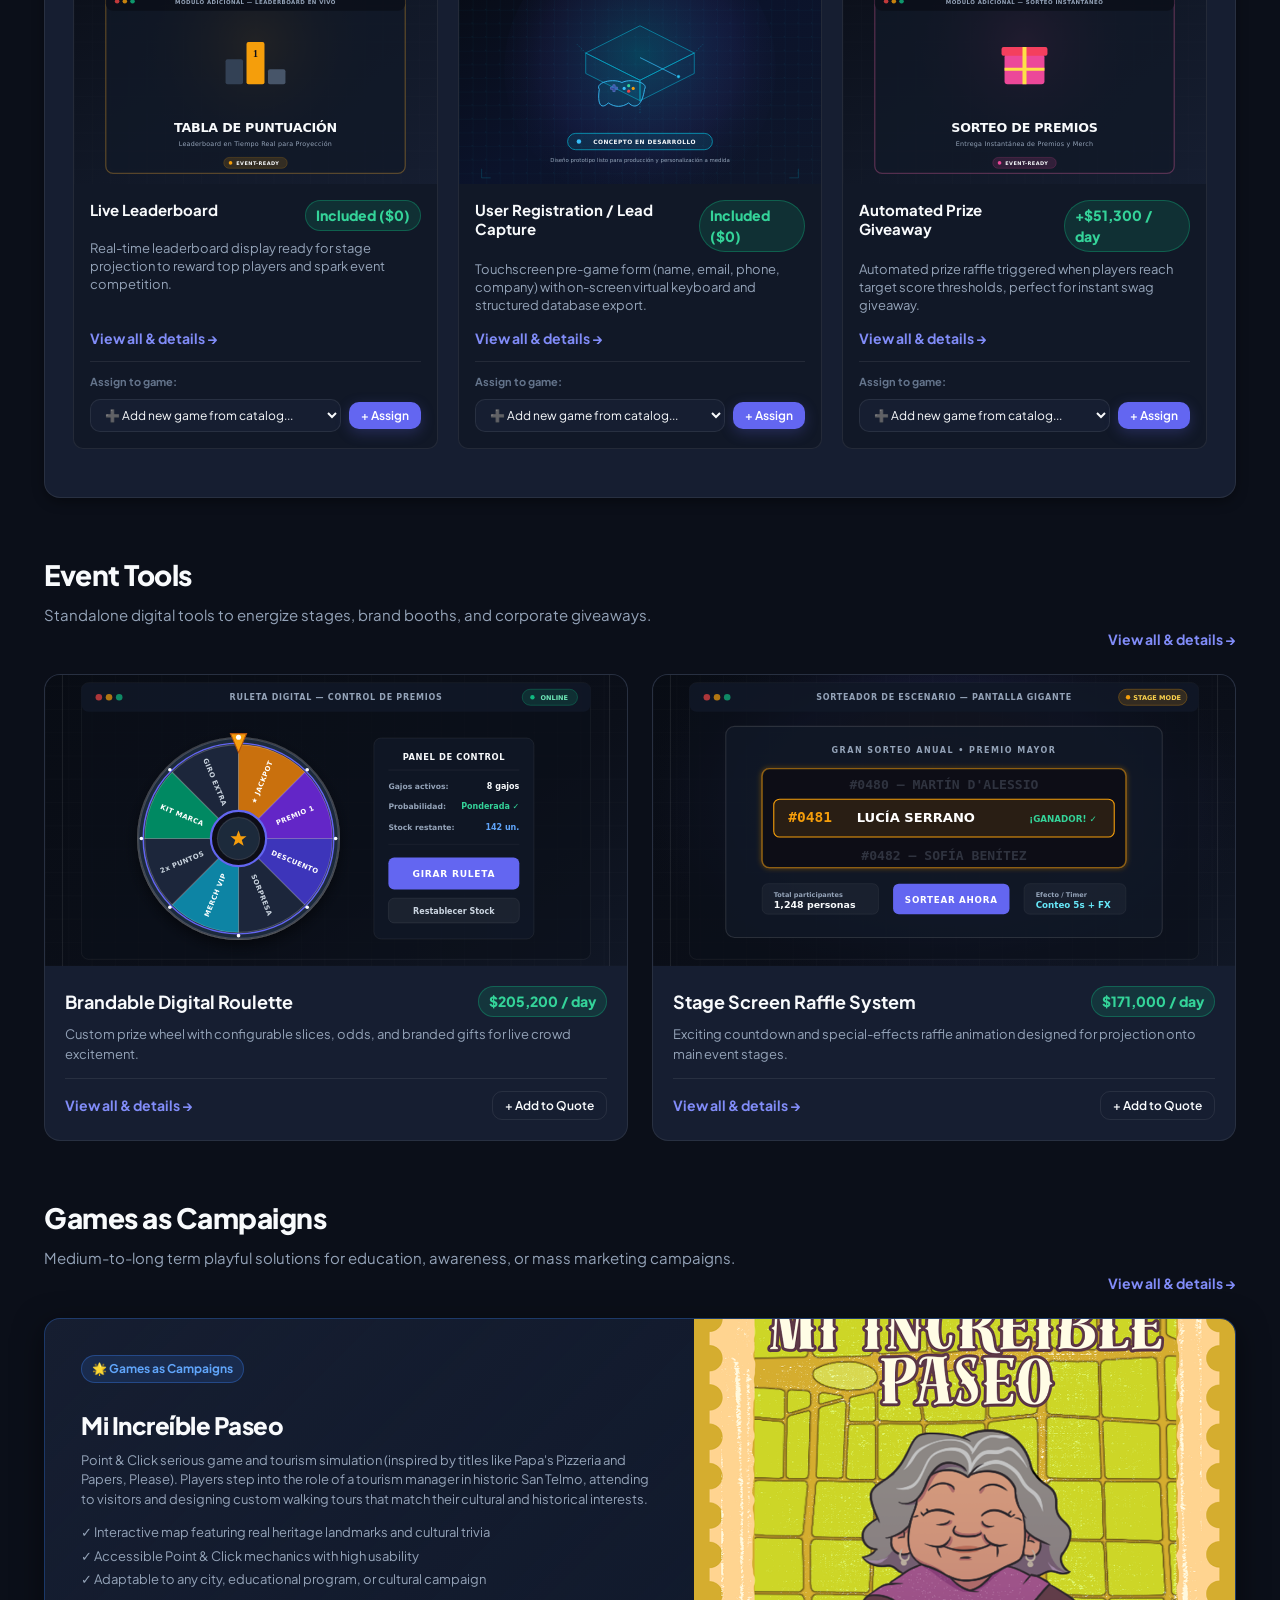
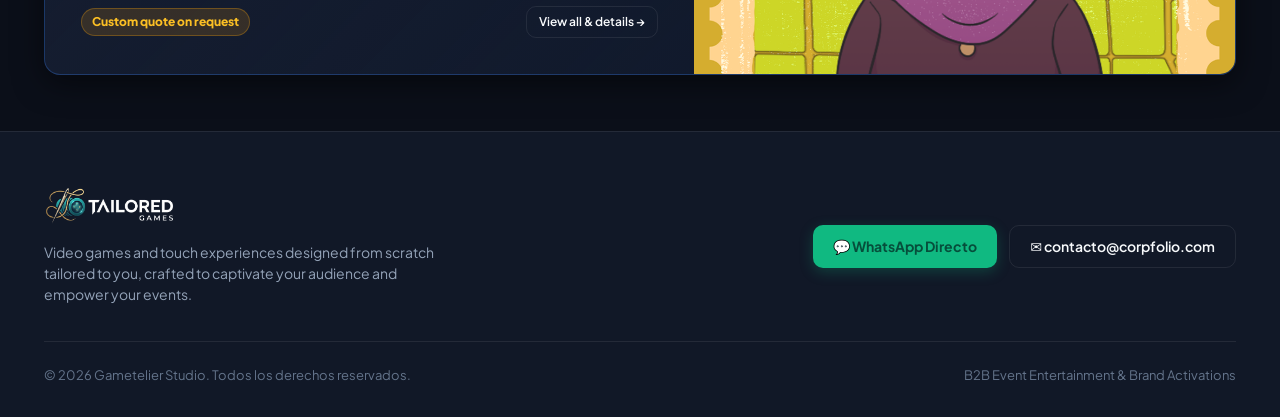
==== commit 3a488688: "Add 2nd draft" ====
--- a/cotizador.html
+++ b/cotizador.html
@@ -3,7 +3,7 @@
 <head>
   <meta charset="UTF-8" />
   <meta name="viewport" content="width=device-width, initial-scale=1.0" />
-  <title>Cotizador Online — Corpfolio Studio | Presupuesto Interactivo para Eventos</title>
+  <title>Cotizador Online — Gametelier Studio | Presupuesto Interactivo para Eventos</title>
   <meta name="description" content="Calcula y cotiza en tiempo real los juegos interactivos y agregados para tu evento corporativo con promociones por cantidad y duración." />
 
   <!-- Favicon -->
@@ -21,14 +21,8 @@
 
   <!-- Main Content -->
   <main class="container">
-    <!-- Hero Section -->
-    <section class="hero-section">
-      <div class="hero-badge">💼 Cotizador Interactivo para Productoras & HR</div>
-      <h1 class="hero-title">Arma el presupuesto digital para tu evento</h1>
-      <p class="hero-subtitle">
-        Selecciona los juegos, la duración y los agregados. Los descuentos del 50% por 3+ días y 20% por 4+ juegos se aplican automáticamente sobre tu cotización.
-      </p>
-    </section>
+    <!-- Hero Section Mount -->
+    <div id="hero-mount"></div>
 
     <!-- Promotional Highlight Banner -->
     <div id="promo-mount"></div>
--- a/assets/css/main.css
+++ b/assets/css/main.css
@@ -155,6 +155,27 @@
 .hero-section {
   padding: 64px 0 36px;
   text-align: center;
+}
+
+.hero-logo-wrapper {
+  display: flex;
+  justify-content: center;
+  align-items: center;
+  margin-bottom: 24px;
+}
+
+.hero-brand-logo {
+  max-height: 120px;
+  max-width: 380px;
+  width: auto;
+  object-fit: contain;
+  filter: drop-shadow(0 10px 30px rgba(99, 102, 241, 0.28));
+  transition: transform 0.3s ease, filter 0.3s ease;
+}
+
+.hero-brand-logo:hover {
+  transform: scale(1.02);
+  filter: drop-shadow(0 14px 35px rgba(99, 102, 241, 0.4));
 }
 
 .hero-badge {
--- a/assets/css/responsive.css
+++ b/assets/css/responsive.css
@@ -44,6 +44,11 @@
 
   .hero-section {
     padding: 40px 0 24px;
+  }
+
+  .hero-brand-logo {
+    max-height: 85px;
+    max-width: 280px;
   }
 
   .hero-title {
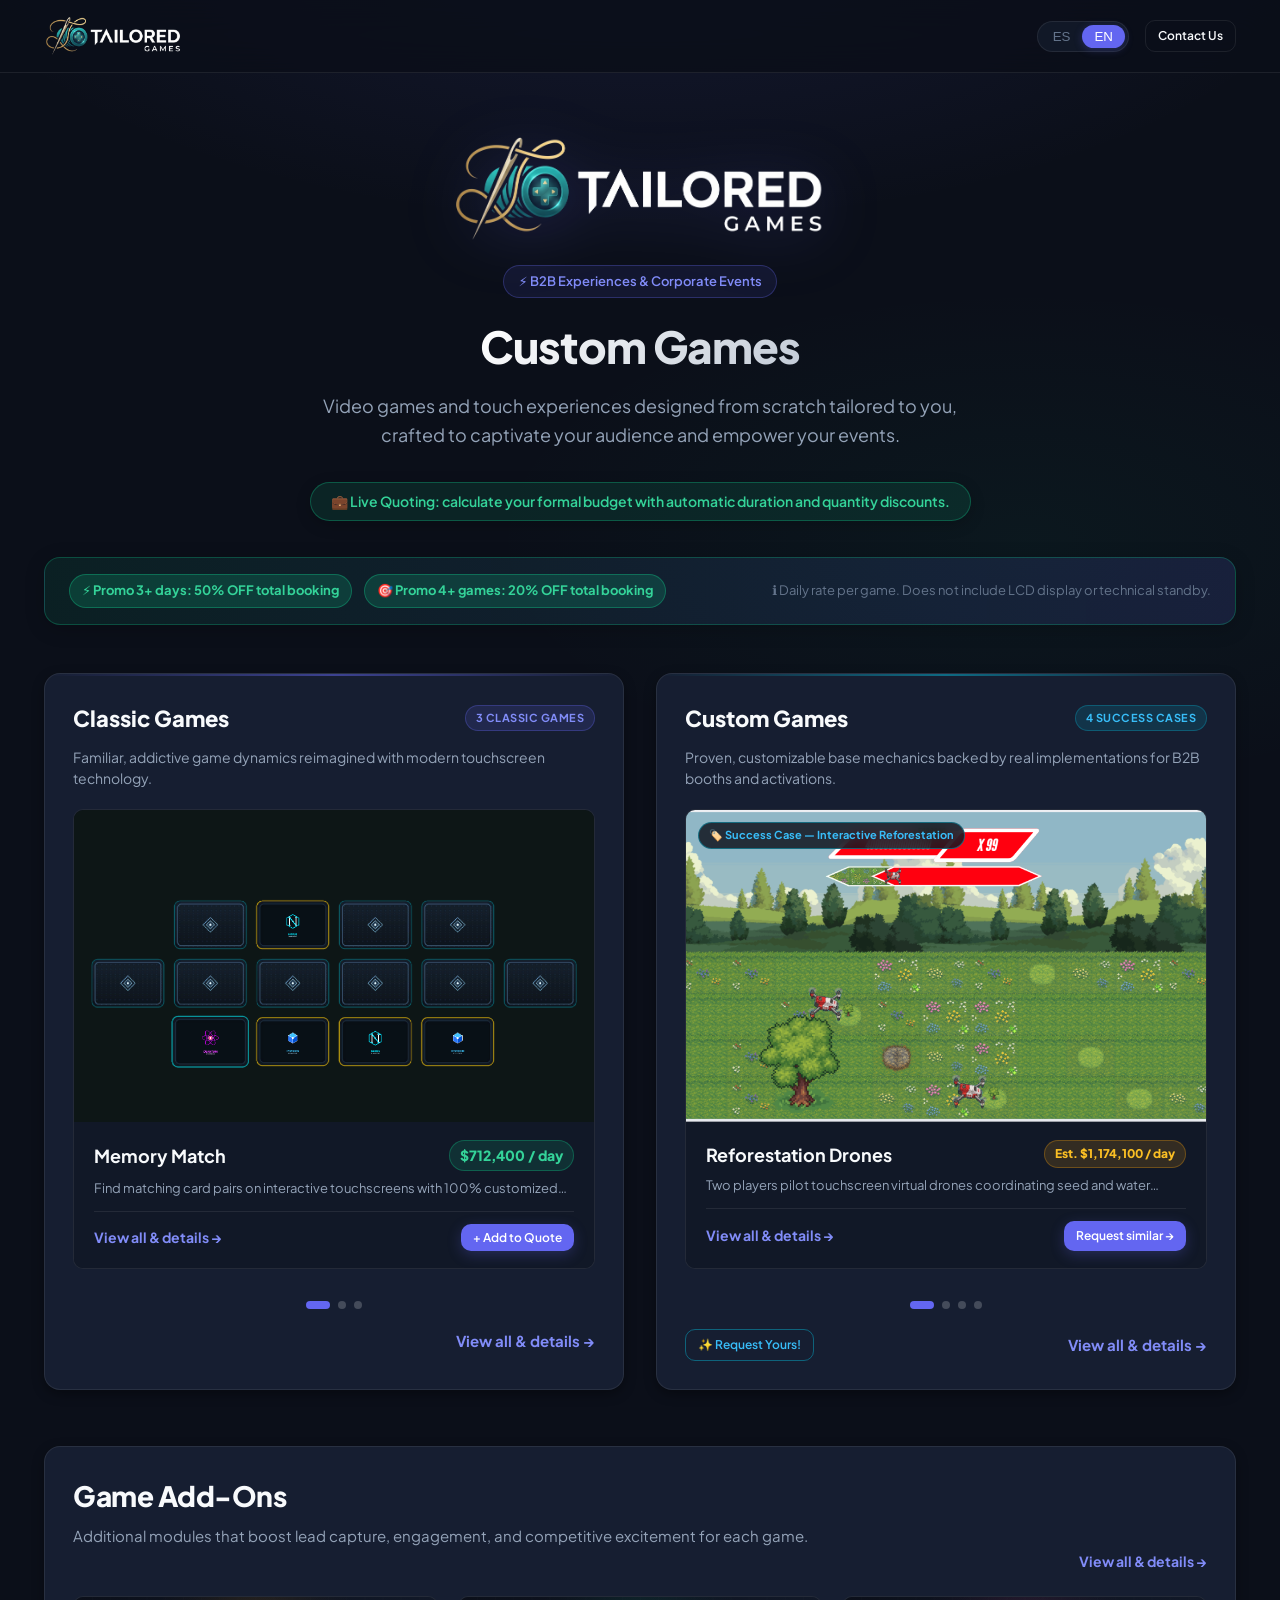
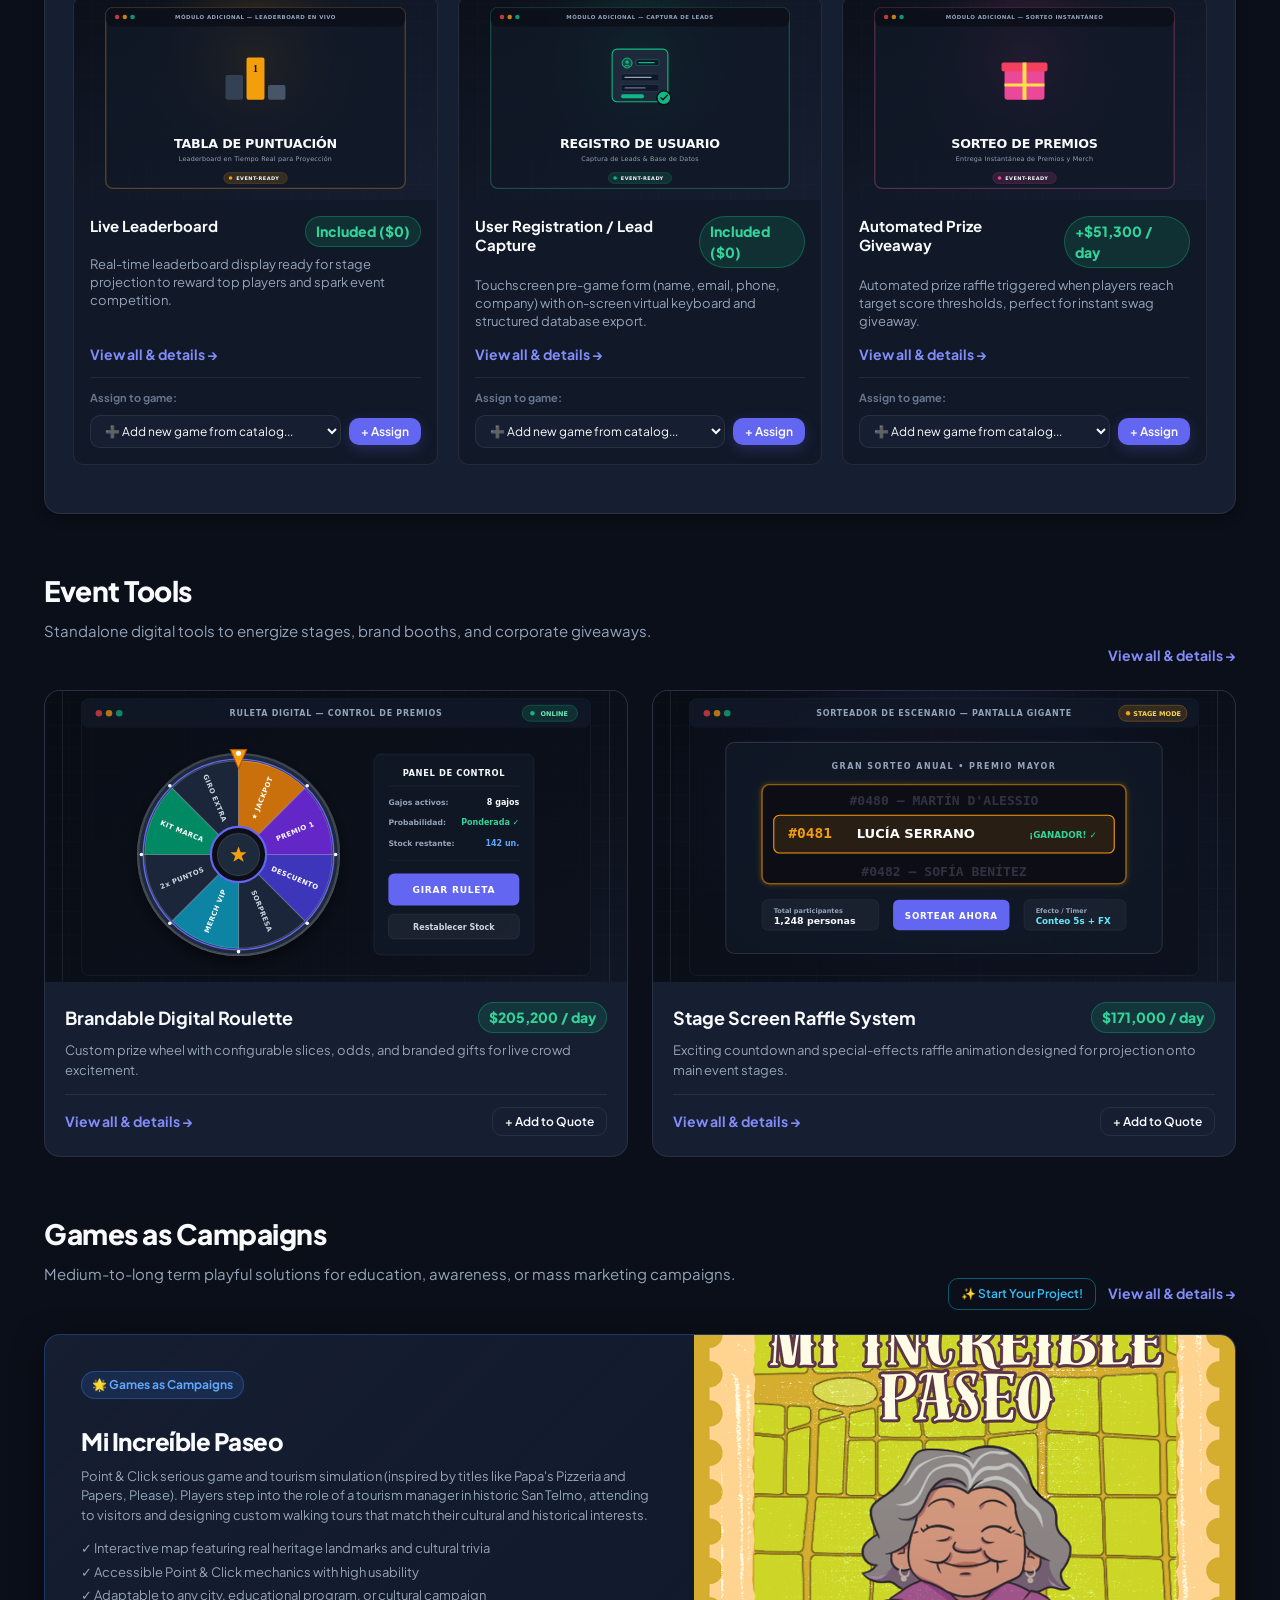
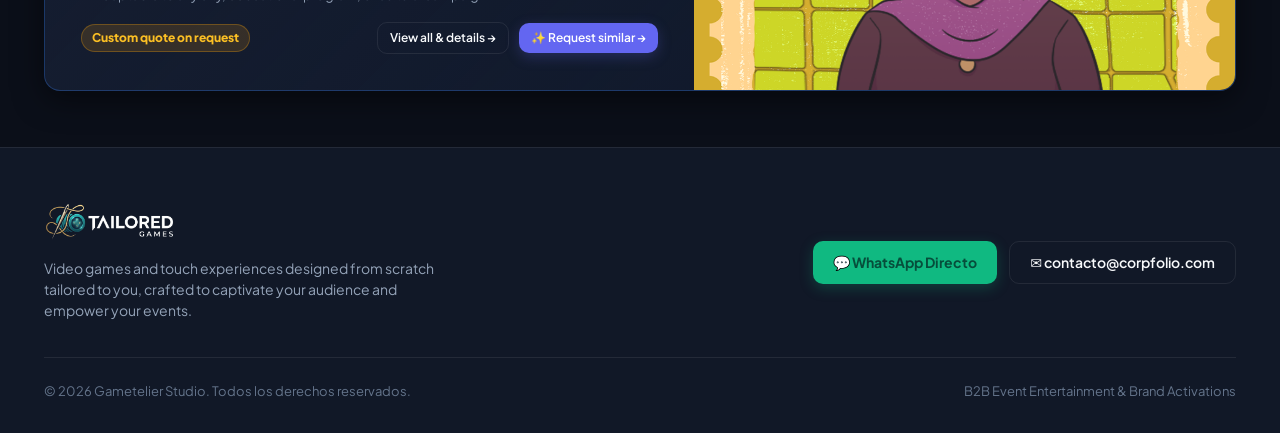
==== commit c647d769: "Add 3rd page draft, release candidate" ====
--- a/cotizador.html
+++ b/cotizador.html
@@ -3,8 +3,8 @@
 <head>
   <meta charset="UTF-8" />
   <meta name="viewport" content="width=device-width, initial-scale=1.0" />
-  <title>Cotizador Online — Gametelier Studio | Presupuesto Interactivo para Eventos</title>
-  <meta name="description" content="Calcula y cotiza en tiempo real los juegos interactivos y agregados para tu evento corporativo con promociones por cantidad y duración." />
+  <title>Cotizador Online — Tailored Games | Presupuesto Interactivo para Eventos</title>
+  <meta name="description" content="Calcula y cotiza en tiempo real los juegos interactivos y add-ons para tu evento corporativo con promociones por cantidad y duración." />
 
   <!-- Favicon -->
   <link rel="icon" type="image/svg+xml" href="assets/images/logo/logo.svg" />
--- a/assets/css/main.css
+++ b/assets/css/main.css
@@ -1,5 +1,5 @@
 /**
- * Corpfolio Studio — Main Stylesheet
+ * Tailored Games — Main Stylesheet
  * Dark Tech-Studio Design System
  */
 
@@ -196,12 +196,14 @@
   font-size: 44px;
   font-weight: 800;
   letter-spacing: -1px;
-  line-height: 1.15;
-  margin-bottom: 16px;
+  line-height: 1.28;
+  padding-bottom: 0.14em;
+  margin-bottom: 12px;
   max-width: 860px;
   margin-left: auto;
   margin-right: auto;
   background: linear-gradient(135deg, #FFFFFF 30%, #94A3B8 100%);
+  background-clip: text;
   -webkit-background-clip: text;
   -webkit-text-fill-color: transparent;
 }
--- a/assets/css/components.css
+++ b/assets/css/components.css
@@ -1,5 +1,5 @@
 /**
- * Corpfolio Studio — Components Stylesheet
+ * Tailored Games — Components Stylesheet
  * Carousels, Cards, Split Sections, Grids, Cart Drawer & Checkout Modal
  */
 
@@ -1024,4 +1024,368 @@
   flex-shrink: 0;
 }
 
-
+/* ==========================================================================
+   Custom Games Redesign: Success Cases, "¡Pedí el tuyo!" Brief & Blueprints
+   ========================================================================== */
+
+.showcase-column-footer {
+  margin-top: 16px;
+  display: flex;
+  align-items: center;
+  justify-content: space-between;
+  gap: 12px;
+  flex-wrap: wrap;
+}
+
+/* Featured "¡Pedí el tuyo!" Banner at top of Custom Games */
+.pedi-tuyo-banner {
+  background: linear-gradient(135deg, rgba(99, 102, 241, 0.16) 0%, rgba(6, 182, 212, 0.14) 100%);
+  border: 1px solid rgba(6, 182, 212, 0.42);
+  border-radius: var(--radius-lg);
+  padding: 28px 32px;
+  margin-bottom: 32px;
+  display: flex;
+  align-items: center;
+  justify-content: space-between;
+  gap: 24px;
+  box-shadow: var(--shadow-md), 0 0 32px rgba(6, 182, 212, 0.08);
+}
+
+.pedi-tuyo-content {
+  flex: 1;
+  min-width: 0;
+}
+
+.pedi-tuyo-cta {
+  flex-shrink: 0;
+}
+
+/* Pure Success Case Card */
+.success-case-card {
+  background: var(--bg-card);
+  border: 1px solid var(--border-subtle);
+  border-radius: var(--radius-lg);
+  margin-bottom: 28px;
+  overflow: hidden;
+  display: grid;
+  grid-template-columns: 420px 1fr;
+  box-shadow: var(--shadow-md);
+  transition: var(--transition-normal);
+}
+
+.success-case-card:hover {
+  border-color: rgba(6, 182, 212, 0.45);
+  box-shadow: var(--shadow-lg), 0 0 25px rgba(6, 182, 212, 0.1);
+}
+
+.success-case-media {
+  position: relative;
+  background: #0B0F19;
+  border-right: 1px solid var(--border-subtle);
+  min-height: 290px;
+}
+
+.success-case-media img {
+  position: absolute;
+  inset: 0;
+  width: 100%;
+  height: 100%;
+  object-fit: cover;
+}
+
+.success-case-body {
+  padding: 26px 30px;
+  display: flex;
+  flex-direction: column;
+}
+
+.success-case-event-note {
+  display: flex;
+  align-items: flex-start;
+  gap: 10px;
+  padding: 10px 14px;
+  margin-bottom: 14px;
+  border-radius: var(--radius-md);
+  background: rgba(6, 182, 212, 0.08);
+  border: 1px solid rgba(6, 182, 212, 0.25);
+  font-size: 13px;
+  color: #BAE6FD;
+  line-height: 1.5;
+}
+
+/* Interactive Mini-Brief Card ("¡Pedí el tuyo!" & Long-Term pages) */
+.brief-studio-card {
+  background: var(--bg-card);
+  border: 1px solid rgba(99, 102, 241, 0.35);
+  border-radius: var(--radius-lg);
+  padding: 32px 36px;
+  margin-bottom: 44px;
+  box-shadow: var(--shadow-lg), 0 0 36px rgba(99, 102, 241, 0.08);
+}
+
+.brief-studio-card .form-label {
+  font-size: 15px;
+  font-weight: 700;
+}
+
+.brief-studio-card .form-input {
+  font-size: 15.5px;
+  padding: 12px 16px;
+  line-height: 1.5;
+}
+
+.brief-ref-strip {
+  display: flex;
+  align-items: center;
+  justify-content: space-between;
+  gap: 16px;
+  flex-wrap: wrap;
+  padding: 16px 20px;
+  margin-bottom: 24px;
+  background: rgba(6, 182, 212, 0.09);
+  border: 1px solid rgba(6, 182, 212, 0.38);
+  border-radius: var(--radius-md);
+}
+
+.brief-ref-left {
+  display: flex;
+  align-items: center;
+  gap: 14px;
+  min-width: 0;
+}
+
+.brief-ref-thumb {
+  width: 86px;
+  height: 58px;
+  border-radius: var(--radius-sm);
+  object-fit: cover;
+  border: 1px solid rgba(6, 182, 212, 0.45);
+  background: #0B0F19;
+  flex-shrink: 0;
+}
+
+.brief-ref-title {
+  font-size: 18px;
+  font-weight: 800;
+  color: var(--text-primary);
+  margin-top: 2px;
+}
+
+.brief-ref-client {
+  font-size: 13.5px;
+  color: var(--text-secondary);
+}
+
+.brief-ref-actions {
+  display: flex;
+  align-items: center;
+  gap: 10px;
+  flex-wrap: wrap;
+}
+
+.brief-guidelines-box {
+  background: var(--bg-surface);
+  border: 1px solid var(--border-subtle);
+  border-radius: var(--radius-md);
+  padding: 18px 22px;
+  margin-bottom: 24px;
+}
+
+.brief-guidelines-header {
+  display: flex;
+  align-items: center;
+  justify-content: space-between;
+  gap: 12px;
+  flex-wrap: wrap;
+  margin-bottom: 12px;
+}
+
+.brief-guidelines-title {
+  font-weight: 700;
+  font-size: 15.5px;
+  color: var(--text-primary);
+}
+
+.brief-guidelines-list {
+  list-style: none;
+  display: grid;
+  grid-template-columns: repeat(2, 1fr);
+  gap: 10px 22px;
+  font-size: 14.5px;
+  color: var(--text-secondary);
+}
+
+.brief-guidelines-list li {
+  position: relative;
+  padding-left: 16px;
+  line-height: 1.55;
+}
+
+.brief-guidelines-list li::before {
+  content: "•";
+  position: absolute;
+  left: 0;
+  color: #38BDF8;
+  font-weight: 800;
+}
+
+.brief-form {
+  display: flex;
+  flex-direction: column;
+  gap: 20px;
+}
+
+.brief-form-grid {
+  display: grid;
+  grid-template-columns: repeat(3, 1fr);
+  gap: 16px;
+}
+
+.brief-pill-group {
+  display: flex;
+  flex-direction: column;
+  gap: 10px;
+}
+
+.brief-pill-row {
+  display: flex;
+  flex-wrap: wrap;
+  gap: 9px;
+}
+
+.brief-pill-btn {
+  background: var(--bg-surface);
+  border: 1px solid var(--border-subtle);
+  color: var(--text-secondary);
+  font-family: inherit;
+  font-size: 14.5px;
+  font-weight: 600;
+  padding: 9px 16px;
+  border-radius: var(--radius-full);
+  cursor: pointer;
+  transition: var(--transition-fast);
+}
+
+.brief-pill-btn:hover {
+  border-color: var(--accent-indigo);
+  color: #FFFFFF;
+}
+
+.brief-pill-btn.active {
+  background: rgba(99, 102, 241, 0.24);
+  border-color: var(--accent-indigo);
+  color: #FFFFFF;
+  box-shadow: 0 0 12px rgba(99, 102, 241, 0.28);
+}
+
+.brief-actions-bar {
+  display: flex;
+  align-items: center;
+  gap: 12px;
+  flex-wrap: wrap;
+  padding-top: 16px;
+  border-top: 1px solid var(--border-subtle);
+}
+
+.brief-actions-bar .btn {
+  font-size: 15px;
+  padding: 12px 22px;
+}
+
+/* Compact 2-Column Mechanic Blueprint Grid */
+.blueprint-section {
+  margin-top: 12px;
+}
+
+.blueprint-section-header {
+  margin-bottom: 22px;
+}
+
+.blueprint-grid-2 {
+  display: grid;
+  grid-template-columns: repeat(2, 1fr);
+  gap: 20px;
+}
+
+.mechanic-blueprint-card {
+  background: var(--bg-card);
+  border: 1px solid var(--border-subtle);
+  border-radius: var(--radius-lg);
+  padding: 24px 26px;
+  display: flex;
+  flex-direction: column;
+  gap: 12px;
+  transition: var(--transition-normal);
+}
+
+.mechanic-blueprint-card:hover {
+  border-color: rgba(99, 102, 241, 0.45);
+  background: var(--bg-card-hover);
+}
+
+.mechanic-blueprint-card.highlighted {
+  border-color: rgba(6, 182, 212, 0.65);
+  box-shadow: 0 0 24px rgba(6, 182, 212, 0.14);
+}
+
+.blueprint-card-top {
+  display: flex;
+  align-items: flex-start;
+  justify-content: space-between;
+  gap: 12px;
+  flex-wrap: wrap;
+}
+
+.blueprint-title {
+  font-size: 19px;
+  font-weight: 800;
+  color: var(--text-primary);
+}
+
+.blueprint-case-link {
+  font-size: 12.5px;
+  font-weight: 700;
+  color: #38BDF8;
+  text-decoration: none;
+  padding: 4px 10px;
+  border-radius: var(--radius-full);
+  background: rgba(6, 182, 212, 0.12);
+  border: 1px solid rgba(6, 182, 212, 0.3);
+  transition: var(--transition-fast);
+  white-space: nowrap;
+}
+
+.blueprint-case-link:hover {
+  background: rgba(6, 182, 212, 0.22);
+  color: #FFFFFF;
+}
+
+.blueprint-desc {
+  font-size: 14.5px;
+  color: var(--text-secondary);
+  line-height: 1.6;
+  flex: 1;
+}
+
+.blueprint-goal {
+  font-size: 13px;
+  font-weight: 600;
+  color: #A5B4FC;
+  background: rgba(99, 102, 241, 0.08);
+  border: 1px solid rgba(99, 102, 241, 0.2);
+  border-radius: var(--radius-sm);
+  padding: 7px 12px;
+}
+
+.blueprint-card-footer {
+  display: flex;
+  align-items: center;
+  justify-content: space-between;
+  gap: 12px;
+  flex-wrap: wrap;
+  padding-top: 12px;
+  margin-top: auto;
+  border-top: 1px solid var(--border-subtle);
+}
+
+
--- a/assets/css/responsive.css
+++ b/assets/css/responsive.css
@@ -1,5 +1,5 @@
 /**
- * Corpfolio Studio — Responsive Stylesheet
+ * Tailored Games — Responsive Stylesheet
  * Tablet & Mobile Breakpoints
  */
 
@@ -20,8 +20,13 @@
     grid-template-columns: 340px 1fr;
   }
 
-  .custom-template-card {
+  .custom-template-card,
+  .success-case-card {
     grid-template-columns: 360px 1fr;
+  }
+
+  .brief-form-grid {
+    grid-template-columns: repeat(2, 1fr);
   }
 
   .b2b-spec-matrix {
@@ -121,8 +126,49 @@
 
   /* Vertical items in seccion.html stack */
   .vertical-item-card,
-  .custom-template-card {
-    grid-template-columns: 1fr;
+  .custom-template-card,
+  .success-case-card {
+    grid-template-columns: 1fr;
+  }
+
+  .success-case-media {
+    border-right: none;
+    border-bottom: 1px solid var(--border-subtle);
+    min-height: 220px;
+  }
+
+  .success-case-body {
+    padding: 20px;
+  }
+
+  .pedi-tuyo-banner {
+    flex-direction: column;
+    align-items: flex-start;
+    padding: 22px 20px;
+  }
+
+  .pedi-tuyo-cta,
+  .pedi-tuyo-cta .btn {
+    width: 100%;
+  }
+
+  .brief-studio-card {
+    padding: 20px;
+  }
+
+  .brief-guidelines-list,
+  .brief-form-grid,
+  .blueprint-grid-2 {
+    grid-template-columns: 1fr;
+  }
+
+  .brief-actions-bar {
+    flex-direction: column;
+    align-items: stretch;
+  }
+
+  .brief-actions-bar .btn {
+    width: 100%;
   }
 
   .template-impl-pane {
